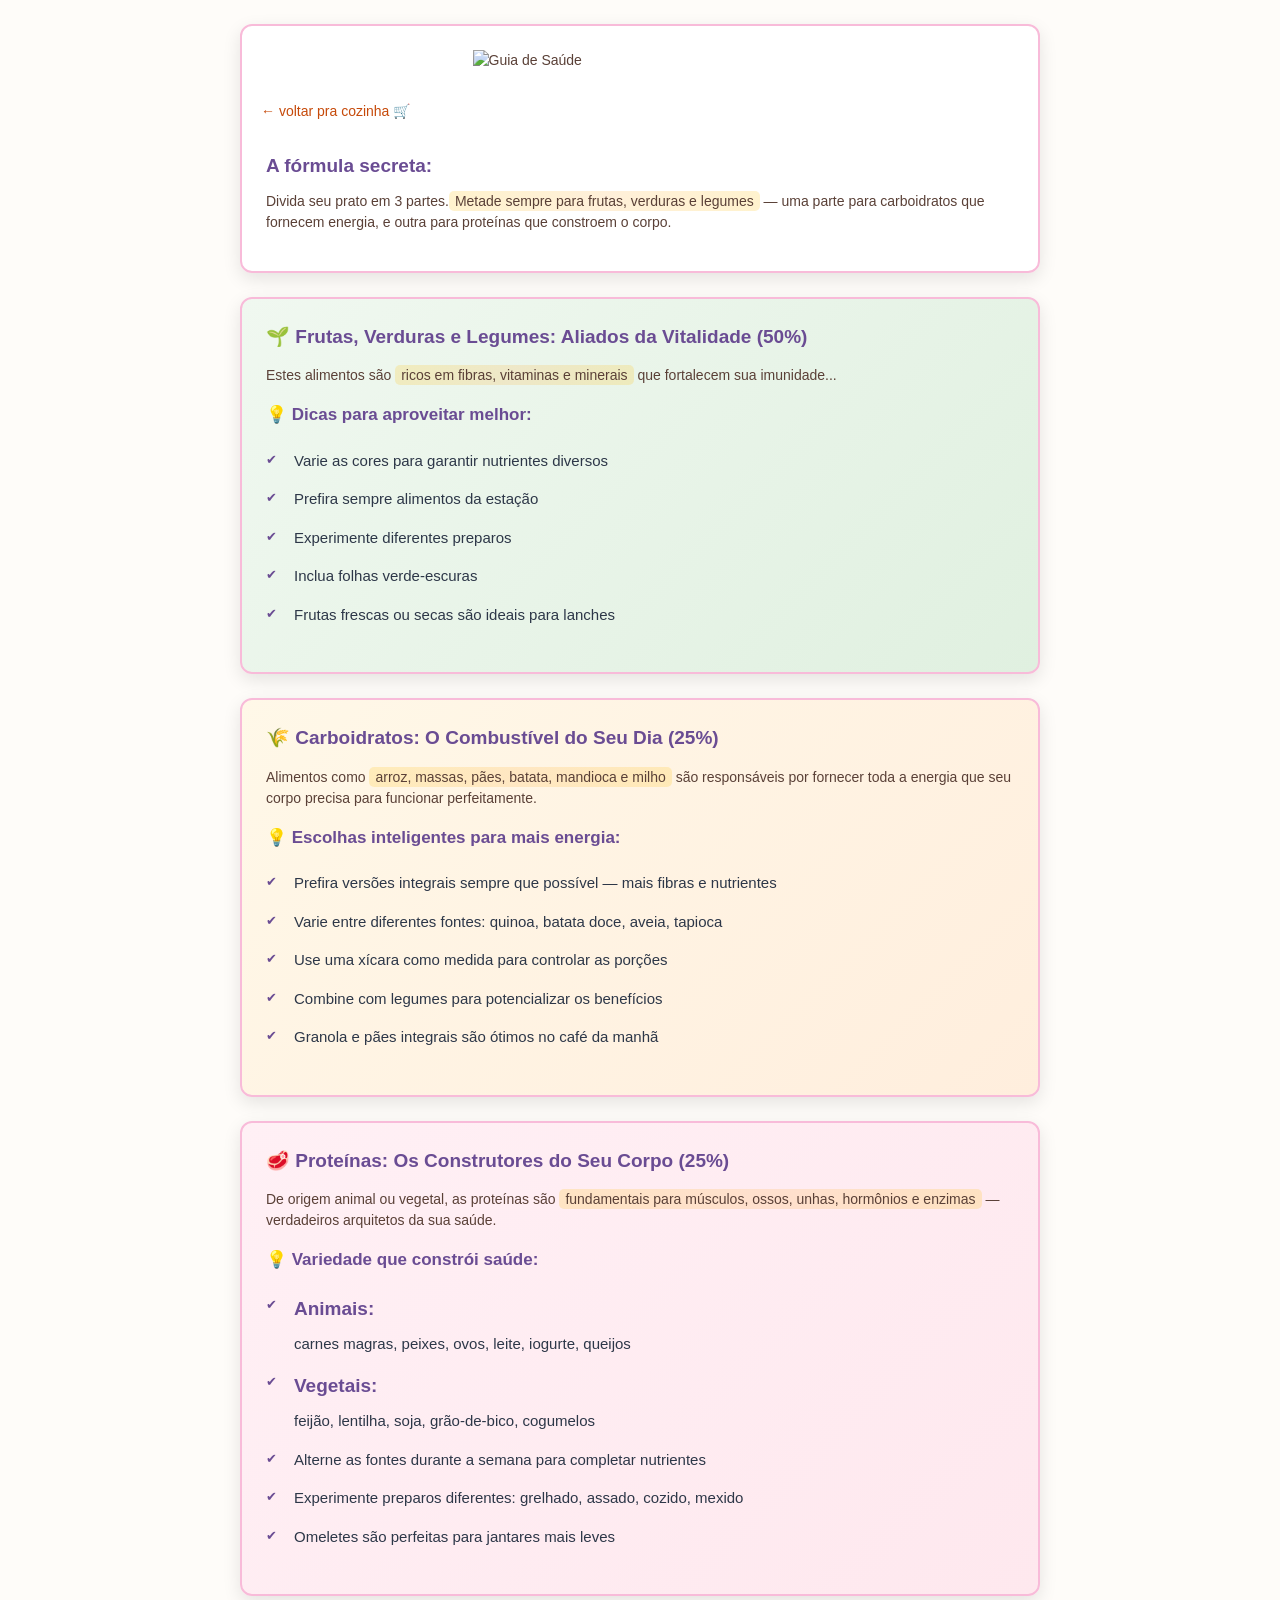
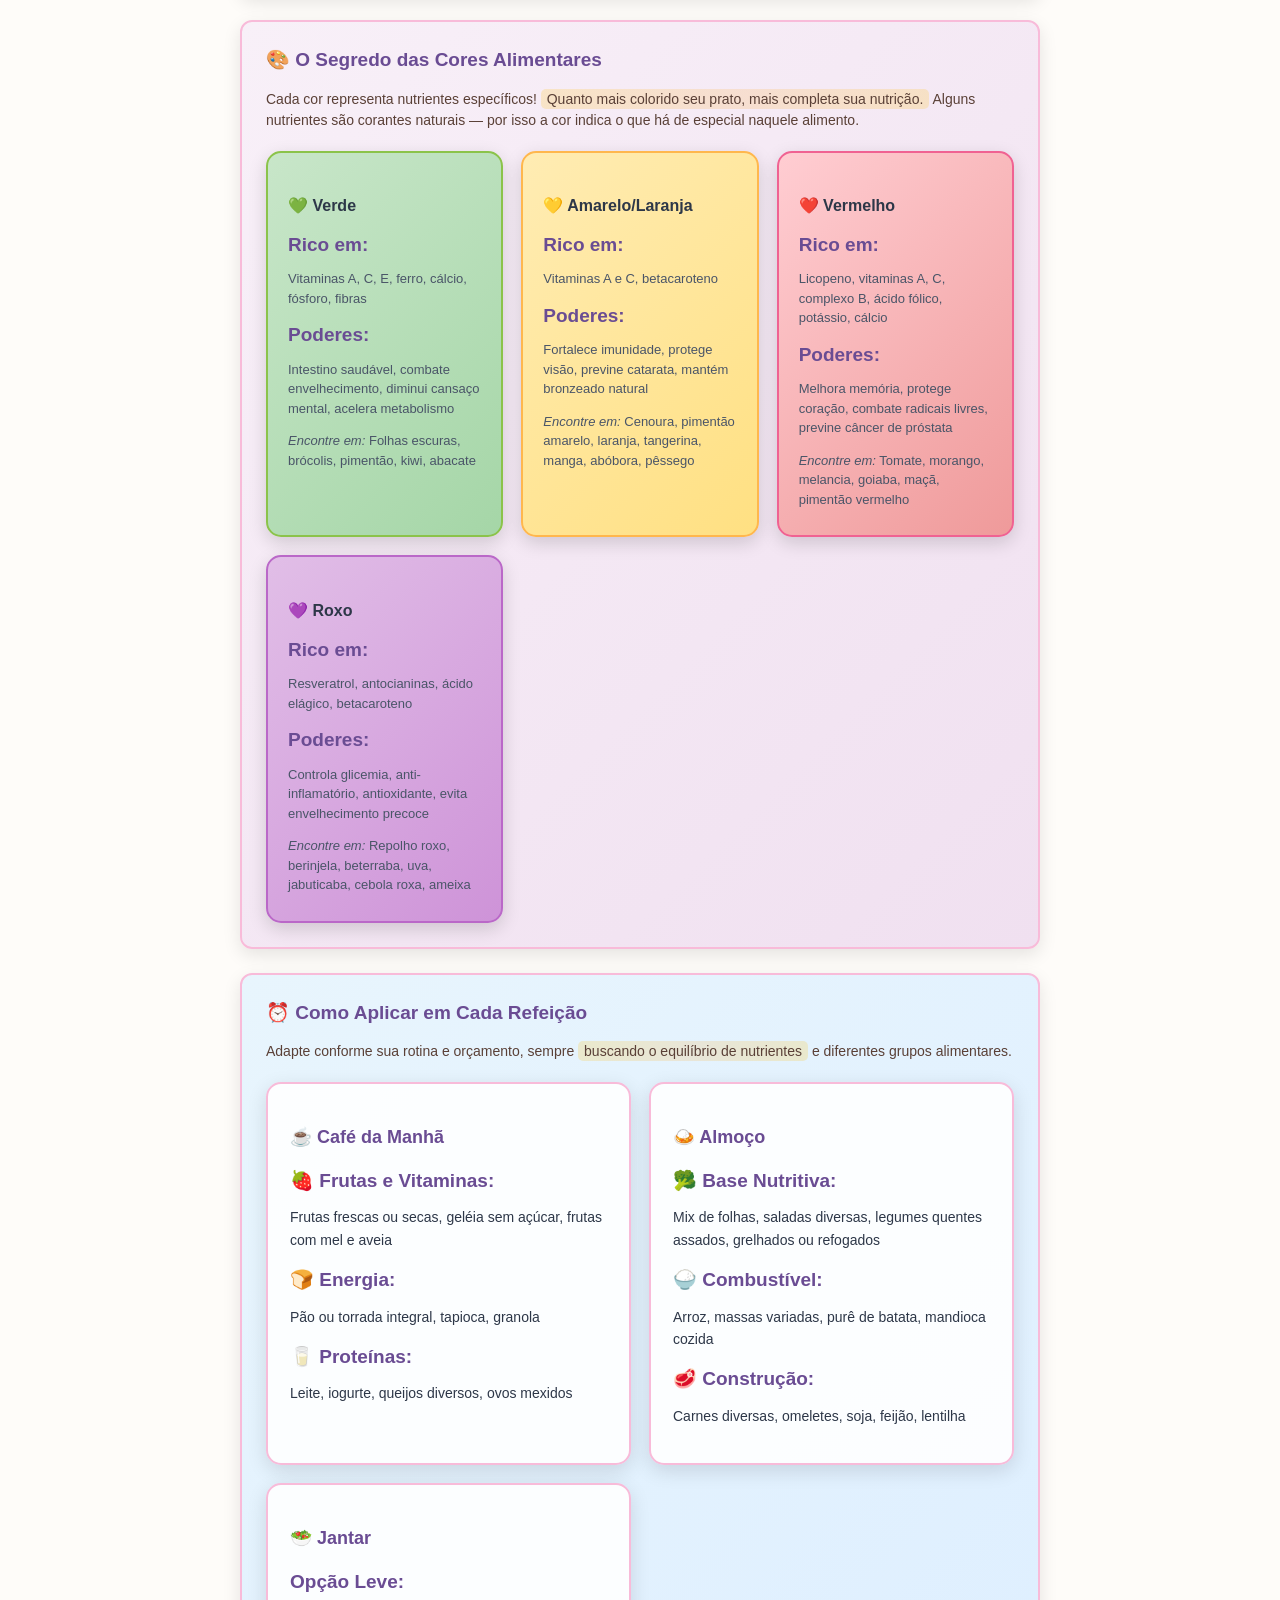
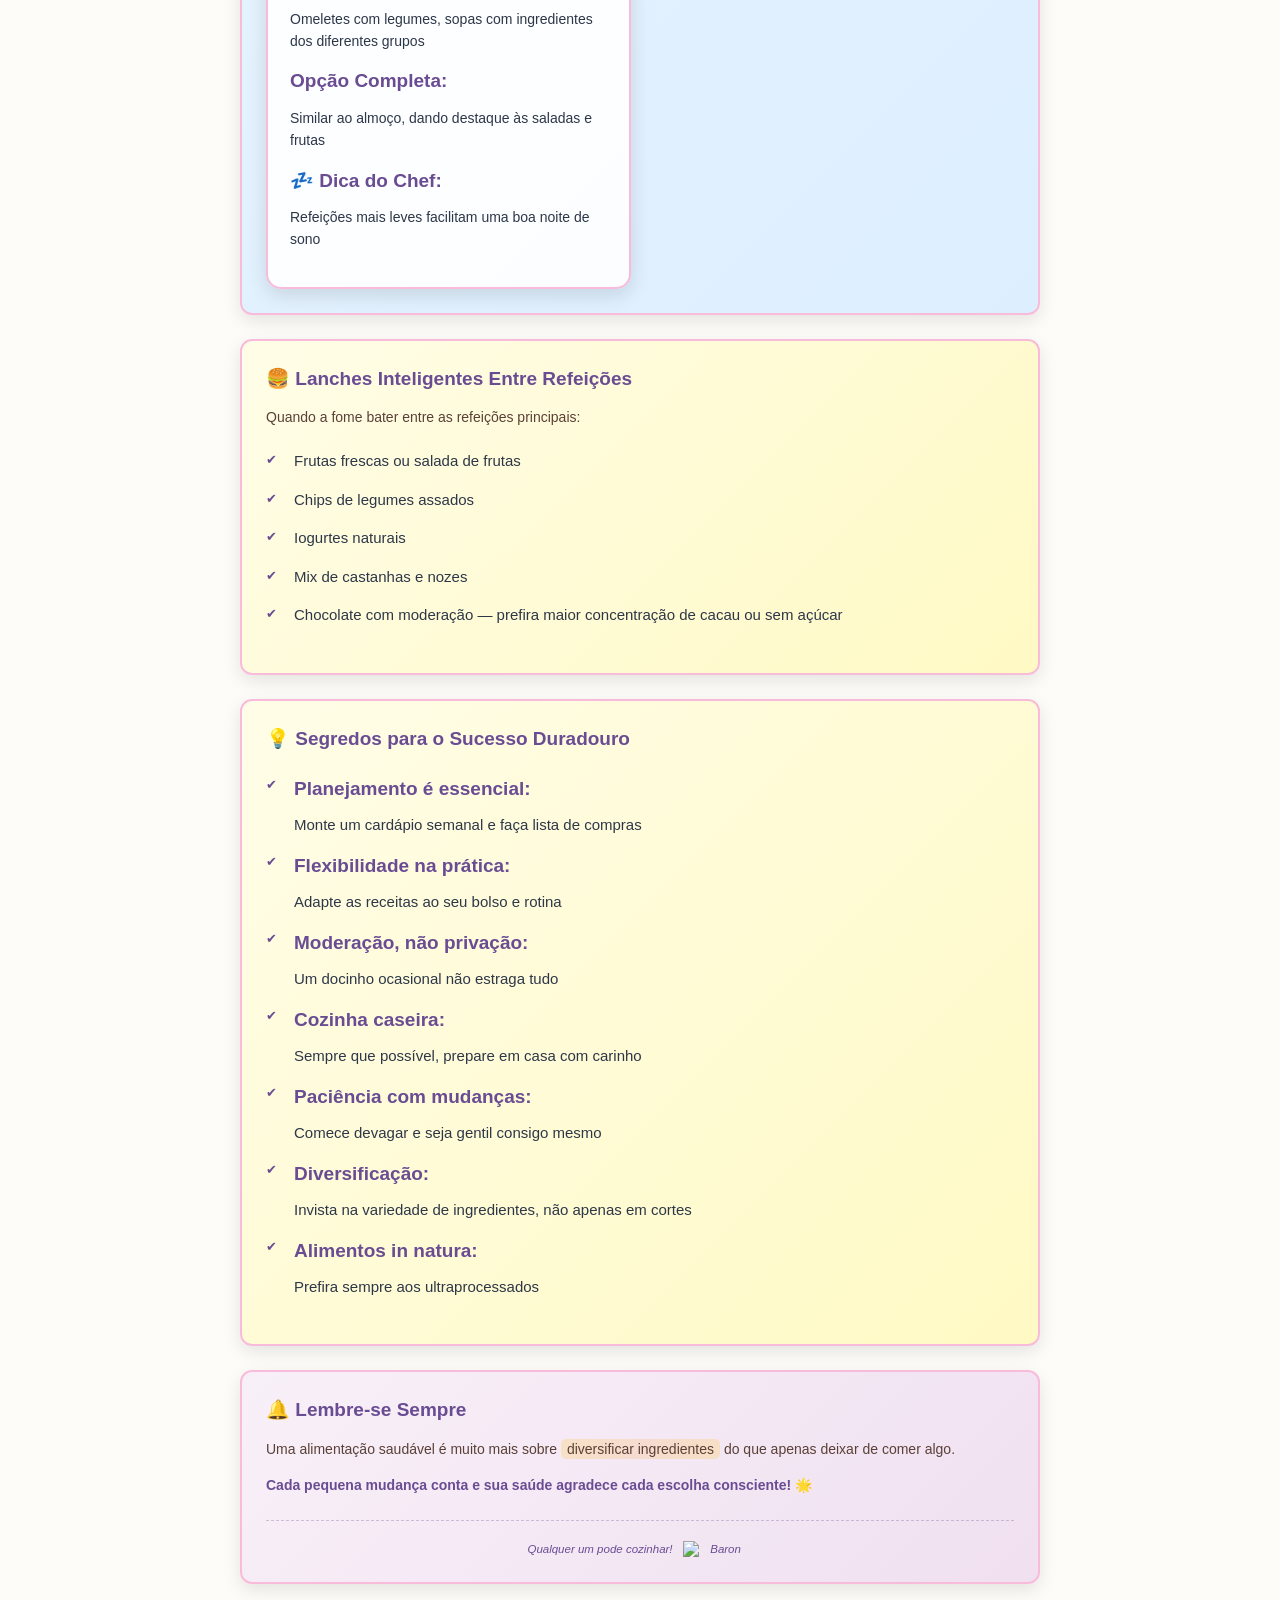
==== saude.html @ 563b4e42 "Update saude.html" ====
﻿<!DOCTYPE html>
<html lang="pt-BR">
<head>
<meta charset="UTF-8">
<meta name="viewport" content="width=device-width, initial-scale=1.0">
<meta name="description" content="Um guia completo e visual sobre como ter uma alimentação saudável e equilibrada, com dicas sobre vegetais, carboidratos, proteínas e cores dos alimentos.">
<meta name="author" content="José Augusto Baron">
<title>Sua alimentação saudável</title>
<link rel="icon" href="imagens/assbaron.png">
<style>
/* Reset */
html, body {
margin: 0;
padding: 0;
}

body {
background: #fefcf9;
font-family: -apple-system, BlinkMacSystemFont, 'Segoe UI', Roboto, sans-serif;
color: #5a4037;
line-height: 1.6;
text-align: left;
}

/* Container */
.container {
max-width: 800px;
margin: 0 auto;
padding: 0 16px;
}

/* Cabeçalho */
.header {
text-align: left;
margin-bottom: 30px;
}

.logotopo {
display: block;
margin: 2px 0 15px 0;
max-width: 200px;
height: auto;
filter: drop-shadow(0 2px 3px rgba(0,0,0,0.1));
}

.subtitle {
text-align: left;
color: #8d6e63;
font-family: 'Lato', sans-serif;
font-size: 16px;
margin-bottom: 25px;
font-weight: 300;
}

/* Tags de navegação */
.tags {
display: flex;
justify-content: flex-start;
flex-wrap: wrap;
gap: 10px;
margin-bottom: 24px;
width: 100%;
}

.tag {
background: #f3e5f5;
color: #6a4c93;
font-size: 13px;
font-weight: 500;
cursor: pointer;
padding: 6px 10px;
text-decoration: none;
transition: all 0.2s ease;
display: inline-block;
line-height: 1.2;
border-radius: 7px;
user-select: none;
border: 1px solid transparent;
}
.tag:hover {
background: #e1bee7;
color: #4a148c;
transform: translateY(-2px);
border-color: #ce93d8;
}

/* Caixa de conteúdo base */
.recipe-box {
background: rgba(255, 255, 255, 0.95);
border-radius: 12px;
padding: 24px;
margin: 24px 0;
border: 2px solid #f8bbd9;
box-shadow: 0 6px 18px rgba(0,0,0,0.1);
font-size: 14px;
line-height: 1.5;
color: #5a4037;
text-align: left;
transition: all 0.3s ease;
}
.recipe-box:hover {
transform: translateY(-3px);
box-shadow: 0 8px 22px rgba(0,0,0,0.12);
}

/* Títulos internos */
.recipe-box strong {
font-size: 17px;
font-weight: 600;
display: block;
margin: 16px 0 10px;
color: #6a4c93;
}
.recipe-box strong:first-child {
font-size: 19px;
margin-top: 0;
}

/* Diagrama do prato */
.prato-container {
text-align: center;
margin: 25px 0;
background: linear-gradient(145deg, #fff5f8, #f0f4ff);
border-radius: 20px;
padding: 25px;
box-shadow: 0 8px 25px rgba(0,0,0,0.12);
}
.prato-visual {
width: 280px;
height: 280px;
border-radius: 50%;
border: 6px solid #4CAF50;
margin: 0 auto 20px;
position: relative;
overflow: hidden;
box-shadow: 0 12px 24px rgba(0,0,0,0.18);
}
.fatia {
position: absolute;
font-weight: 600;
color: white;
display: flex;
align-items: center;
justify-content: center;
text-align: center;
font-size: 13px;
text-shadow: 1px 1px 3px rgba(0,0,0,0.6);
}
.fatia-vegetais {
background: linear-gradient(135deg, #66BB6A, #2E7D32);
width: 50%;
height: 100%;
left: 0;
top: 0;
border-radius: 140px 0 0 140px;
}
.fatia-carboidratos {
background: linear-gradient(135deg, #FFA726, #F57C00);
width: 50%;
height: 50%;
right: 0;
top: 0;
border-radius: 0 140px 0 0;
}
.fatia-proteinas {
background: linear-gradient(135deg, #EC407A, #C2185B);
width: 50%;
height: 50%;
right: 0;
bottom: 0;
border-radius: 0 0 140px 0;
}
.formula-texto {
color: #5a4037;
font-size: 14px;
font-weight: 500;
margin-top: 15px;
text-align: left;
}

/* Seções temáticas */
.secao-vegetais {background: linear-gradient(135deg, #F0F8F0, #E0F0E0);}
.secao-carboidratos {background: linear-gradient(135deg, #FFF8E8, #FFEEDD);}
.secao-proteinas {background: linear-gradient(135deg, #FFF0F5, #FEE8EE);}
.secao-cores {background: linear-gradient(135deg, #F8F0F8, #F0E0F0);}
.secao-refeicoes {background: linear-gradient(135deg, #E8F5FD, #DDEEFF);}
.dicas-finais {background: linear-gradient(135deg, #FFFDE7, #FFF9C4);}

/* Lista de dicas */
.dicas-lista {
list-style: none;
padding: 0;
}
.dicas-lista li {
padding: 8px 0 8px 28px;
position: relative;
font-size: 15px;
color: #2d3748;
}
.dicas-lista li::before {
content: "✔";
color: #6a4c93;
font-size: 13px;
position: absolute;
left: 0;
top: 8px;
}

/* Grid de cores */
.cores-grid {
display: grid;
grid-template-columns: repeat(auto-fit, minmax(180px, 1fr));
gap: 18px;
margin-top: 20px;
}
.cor-card {
padding: 20px;
border-radius: 15px;
text-align: left;
box-shadow: 0 6px 18px rgba(0,0,0,0.15);
transition: transform 0.3s ease;
border: 2px solid transparent;
}
.cor-card:hover {
transform: translateY(-8px);
}
.cor-verde {background: linear-gradient(135deg, #C8E6C9, #A5D6A7);border-color: #8BC34A;}
.cor-amarela {background: linear-gradient(135deg, #FFECB3, #FFE082);border-color: #FFB74D;}
.cor-vermelha {background: linear-gradient(135deg, #FFCDD2, #EF9A9A);border-color: #F06292;}
.cor-roxa {background: linear-gradient(135deg, #E1BEE7, #CE93D8);border-color: #BA68C8;}
.cor-card h4 {
font-weight: 600;
color: #2d3748;
margin-bottom: 10px;
font-size: 16px;
}
.cor-card p {
font-size: 13px;
color: #4a5568;
line-height: 1.5;
margin-bottom: 6px;
}

/* Grid de refeições */
.refeicoes-grid {
display: grid;
grid-template-columns: repeat(auto-fit, minmax(240px, 1fr));
gap: 18px;
margin-top: 20px;
}
.refeicao-card {
padding: 22px;
border-radius: 15px;
background: rgba(255, 255, 255, 0.9);
box-shadow: 0 6px 20px rgba(0,0,0,0.12);
transition: transform 0.3s ease;
border: 2px solid #f8bbd9;
text-align: left;
}
.refeicao-card:hover {
transform: translateY(-6px);
box-shadow: 0 10px 30px rgba(0,0,0,0.18);
}
.refeicao-card h3 {
color: #6a4c93;
font-size: 18px;
margin-bottom: 15px;
font-weight: 600;
}
.refeicao-conteudo {
font-size: 14px;
color: #2d3748;
line-height: 1.6;
}

/* Destaques */
.destaque {
background: linear-gradient(120deg, rgba(255,193,7,0.2) 0%, rgba(255,152,0,0.15) 50%, rgba(255,193,7,0.2) 100%);
padding: 2px 6px;
border-radius: 5px;
font-weight: 500;
}

/* Rodapé/assinatura */
.bom-apetite {
text-align: center;
font-style: italic;
color: #6a4c93;
margin-top: 24px;
padding-top: 20px;
border-top: 1px dashed rgba(106, 76, 147, 0.3);
display: flex;
align-items: center;
justify-content: center;
gap: 10px;
font-size: 11.5px !important;
font-weight: 500;
}

/* Link voltar */
a[href*="index.html#app-content"] {
font-size: 14px;
color: #c64a0a;
font-weight: 500;
text-decoration: none;
display: block;
margin: 30px 0 30px -5px;
transition: color 0.2s ease, transform 0.2s ease;
}

a[href*="index.html#app-content"]:hover {
color: #2e0854;
transform: translateX(-3px);
}

/* Responsividade */
@media (max-width: 768px) {
.container {padding: 20px 12px;}
.recipe-box {padding: 20px;}
.prato-visual {width: 240px; height: 240px;}
}
@media (max-width: 480px) {
.prato-visual {width: 200px; height: 200px;}
.refeicoes-grid, .cores-grid {grid-template-columns: 1fr;}
}

#remyTela {
display: none;
position: fixed;
z-index: 9999;
top: 0;
left: 0;
width: 100vw;
height: 100vh;
background: black;
justify-content: center;
align-items: center;
}

#remyTela img {
width: 100%;
height: 100%;
object-fit: cover; /* cobre a tela toda */
cursor: pointer;   /* mostra que dá pra fechar */
}
</style>
</head>
<body>

<div class="container">
<div class="recipe-box">
<img src="imagens/saude.png" alt="Guia de Saúde" style="display:block;max-width:335px;height:auto;margin:0 auto 15px;">
<a href="index.html#app-content">← voltar pra cozinha 🛒</a>
<div <p class="formula-texto"><strong>A fórmula secreta:</strong> Divida seu prato em 3 partes.<span class="destaque">Metade sempre para frutas, verduras e legumes</span> — uma parte para carboidratos que fornecem energia, e outra para proteínas que constroem o corpo.</p>
</div>
</div>

<!-- Seções -->
<div class="recipe-box secao-vegetais">
<strong>🌱 Frutas, Verduras e Legumes: Aliados da Vitalidade (50%)</strong>
<p>Estes alimentos são <span class="destaque">ricos em fibras, vitaminas e minerais</span> que fortalecem sua imunidade...</p>
<strong>💡 Dicas para aproveitar melhor:</strong>
<ul class="dicas-lista">
<li>Varie as cores para garantir nutrientes diversos</li>
<li>Prefira sempre alimentos da estação</li>
<li>Experimente diferentes preparos</li>
<li>Inclua folhas verde-escuras</li>
<li>Frutas frescas ou secas são ideais para lanches</li>
</ul>
</div>

<div class="recipe-box secao-carboidratos">
<strong>🌾 Carboidratos: O Combustível do Seu Dia (25%)</strong>

<p>Alimentos como <span class="destaque">arroz, massas, pães, batata, mandioca e milho</span> são responsáveis por fornecer toda a energia que seu corpo precisa para funcionar perfeitamente.</p>

<strong>💡 Escolhas inteligentes para mais energia:</strong>
<ul class="dicas-lista">
<li>Prefira versões integrais sempre que possível — mais fibras e nutrientes</li>
<li>Varie entre diferentes fontes: quinoa, batata doce, aveia, tapioca</li>
<li>Use uma xícara como medida para controlar as porções</li>
<li>Combine com legumes para potencializar os benefícios</li>
<li>Granola e pães integrais são ótimos no café da manhã</li>
</ul>
</div>

<div class="recipe-box secao-proteinas">
<strong>🥩 Proteínas: Os Construtores do Seu Corpo (25%)</strong>

<p>De origem animal ou vegetal, as proteínas são <span class="destaque">fundamentais para músculos, ossos, unhas, hormônios e enzimas</span> — verdadeiros arquitetos da sua saúde.</p>

<strong>💡 Variedade que constrói saúde:</strong>
<ul class="dicas-lista">
<li><strong>Animais:</strong> carnes magras, peixes, ovos, leite, iogurte, queijos</li>
<li><strong>Vegetais:</strong> feijão, lentilha, soja, grão-de-bico, cogumelos</li>
<li>Alterne as fontes durante a semana para completar nutrientes</li>
<li>Experimente preparos diferentes: grelhado, assado, cozido, mexido</li>
<li>Omeletes são perfeitas para jantares mais leves</li>
</ul>
</div>

<div class="recipe-box secao-cores">
<strong>🎨 O Segredo das Cores Alimentares</strong>
<p>Cada cor representa nutrientes específicos! <span class="destaque">Quanto mais colorido seu prato, mais completa sua nutrição.</span> Alguns nutrientes são corantes naturais — por isso a cor indica o que há de especial naquele alimento.</p>

<div class="cores-grid">
<div class="cor-card cor-verde">
<h4>💚 Verde</h4>
<p><strong>Rico em:</strong> Vitaminas A, C, E, ferro, cálcio, fósforo, fibras</p>
<p><strong>Poderes:</strong> Intestino saudável, combate envelhecimento, diminui cansaço mental, acelera metabolismo</p>
<p><em>Encontre em:</em> Folhas escuras, brócolis, pimentão, kiwi, abacate</p>
</div>

<div class="cor-card cor-amarela">
<h4>💛 Amarelo/Laranja</h4>
<p><strong>Rico em:</strong> Vitaminas A e C, betacaroteno</p>
<p><strong>Poderes:</strong> Fortalece imunidade, protege visão, previne catarata, mantém bronzeado natural</p>
<p><em>Encontre em:</em> Cenoura, pimentão amarelo, laranja, tangerina, manga, abóbora, pêssego</p>
</div>

<div class="cor-card cor-vermelha">
<h4>❤️ Vermelho</h4>
<p><strong>Rico em:</strong> Licopeno, vitaminas A, C, complexo B, ácido fólico, potássio, cálcio</p>
<p><strong>Poderes:</strong> Melhora memória, protege coração, combate radicais livres, previne câncer de próstata</p>
<p><em>Encontre em:</em> Tomate, morango, melancia, goiaba, maçã, pimentão vermelho</p>
</div>

<div class="cor-card cor-roxa">
<h4>💜 Roxo</h4>
<p><strong>Rico em:</strong> Resveratrol, antocianinas, ácido elágico, betacaroteno</p>
<p><strong>Poderes:</strong> Controla glicemia, anti-inflamatório, antioxidante, evita envelhecimento precoce</p>
<p><em>Encontre em:</em> Repolho roxo, berinjela, beterraba, uva, jabuticaba, cebola roxa, ameixa</p>
</div>
</div>
</div>

<div class="recipe-box secao-refeicoes">
<strong>⏰ Como Aplicar em Cada Refeição</strong>
<p>Adapte conforme sua rotina e orçamento, sempre <span class="destaque">buscando o equilíbrio de nutrientes</span> e diferentes grupos alimentares.</p>

<div class="refeicoes-grid">
<div class="refeicao-card">
<h3>☕ Café da Manhã</h3>
<div class="refeicao-conteudo">
<p><strong>🍓 Frutas e Vitaminas:</strong> Frutas frescas ou secas, geléia sem açúcar, frutas com mel e aveia</p>
<p><strong>🍞 Energia:</strong> Pão ou torrada integral, tapioca, granola</p>
<p><strong>🥛 Proteínas:</strong> Leite, iogurte, queijos diversos, ovos mexidos</p>
</div>
</div>

<div class="refeicao-card">
<h3>🍛 Almoço</h3>
<div class="refeicao-conteudo">
<p><strong>🥦 Base Nutritiva:</strong> Mix de folhas, saladas diversas, legumes quentes assados, grelhados ou refogados</p>
<p><strong>🍚 Combustível:</strong> Arroz, massas variadas, purê de batata, mandioca cozida</p>
<p><strong>🥩 Construção:</strong> Carnes diversas, omeletes, soja, feijão, lentilha</p>
</div>
</div>

<div class="refeicao-card">
<h3>🥗 Jantar</h3>
<div class="refeicao-conteudo">
<p><strong>Opção Leve:</strong> Omeletes com legumes, sopas com ingredientes dos diferentes grupos</p>
<p><strong>Opção Completa:</strong> Similar ao almoço, dando destaque às saladas e frutas</p>
<p><strong>💤 Dica do Chef:</strong> Refeições mais leves facilitam uma boa noite de sono</p>
</div>
</div>
</div>
</div>

<div class="recipe-box dicas-finais">
<strong>🍔 Lanches Inteligentes Entre Refeições</strong>
<p>Quando a fome bater entre as refeições principais:</p>
<ul class="dicas-lista">
<li>Frutas frescas ou salada de frutas</li>
<li>Chips de legumes assados</li>
<li>Iogurtes naturais</li>
<li>Mix de castanhas e nozes</li>
<li>Chocolate com moderação — prefira maior concentração de cacau ou sem açúcar</li>
</ul>
</div>

<div class="recipe-box dicas-finais">
<strong>💡 Segredos para o Sucesso Duradouro</strong>
<ul class="dicas-lista">
<li><strong>Planejamento é essencial:</strong> Monte um cardápio semanal e faça lista de compras</li>
<li><strong>Flexibilidade na prática:</strong> Adapte as receitas ao seu bolso e rotina</li>
<li><strong>Moderação, não privação:</strong> Um docinho ocasional não estraga tudo</li>
<li><strong>Cozinha caseira:</strong> Sempre que possível, prepare em casa com carinho</li>
<li><strong>Paciência com mudanças:</strong> Comece devagar e seja gentil consigo mesmo</li>
<li><strong>Diversificação:</strong> Invista na variedade de ingredientes, não apenas em cortes</li>
<li><strong>Alimentos in natura:</strong> Prefira sempre aos ultraprocessados</li>
</ul>
</div>

<div class="recipe-box" style="background:linear-gradient(135deg,#F8F0F8,#F0E0F0);">
<strong>🔔 Lembre-se Sempre</strong>
<p>Uma alimentação saudável é muito mais sobre <span class="destaque">diversificar ingredientes</span> do que apenas deixar de comer algo.</p>
<p style="font-weight:600;color:#6a4c93;margin-top:15px;">Cada pequena mudança conta e sua saúde agradece cada escolha consciente! 🌟</p>

<div class="bom-apetite">
<span onclick="abrirRemy('imagens/remy.jpg')" style="cursor:pointer;">
Qualquer um pode cozinhar!
</span>
<img src="imagens/assbaron.png" alt="Baron" style="width:70px;height:auto;">
</div>
</div>

<!-- Tela Remy -->
<div id="remyTela">
<img id="remyImagem" src="">
</div>


<script>
function abrirRemy(src) {
const tela = document.getElementById("remyTela");
const img = document.getElementById("remyImagem");
img.src = src;
tela.style.display = "flex";

// fechar se clicar na imagem
img.onclick = () => fecharRemy();

// fechar se clicar no fundo preto
tela.onclick = (evento) => {
if (evento.target === tela) {
fecharRemy();
}
};
}

function fecharRemy() {
document.getElementById("remyTela").style.display = "none";
}

// Marca no sessionStorage que o usuário já viu o conteúdo
sessionStorage.setItem('splash_visto', 'true');
</script>
</body>
</html>
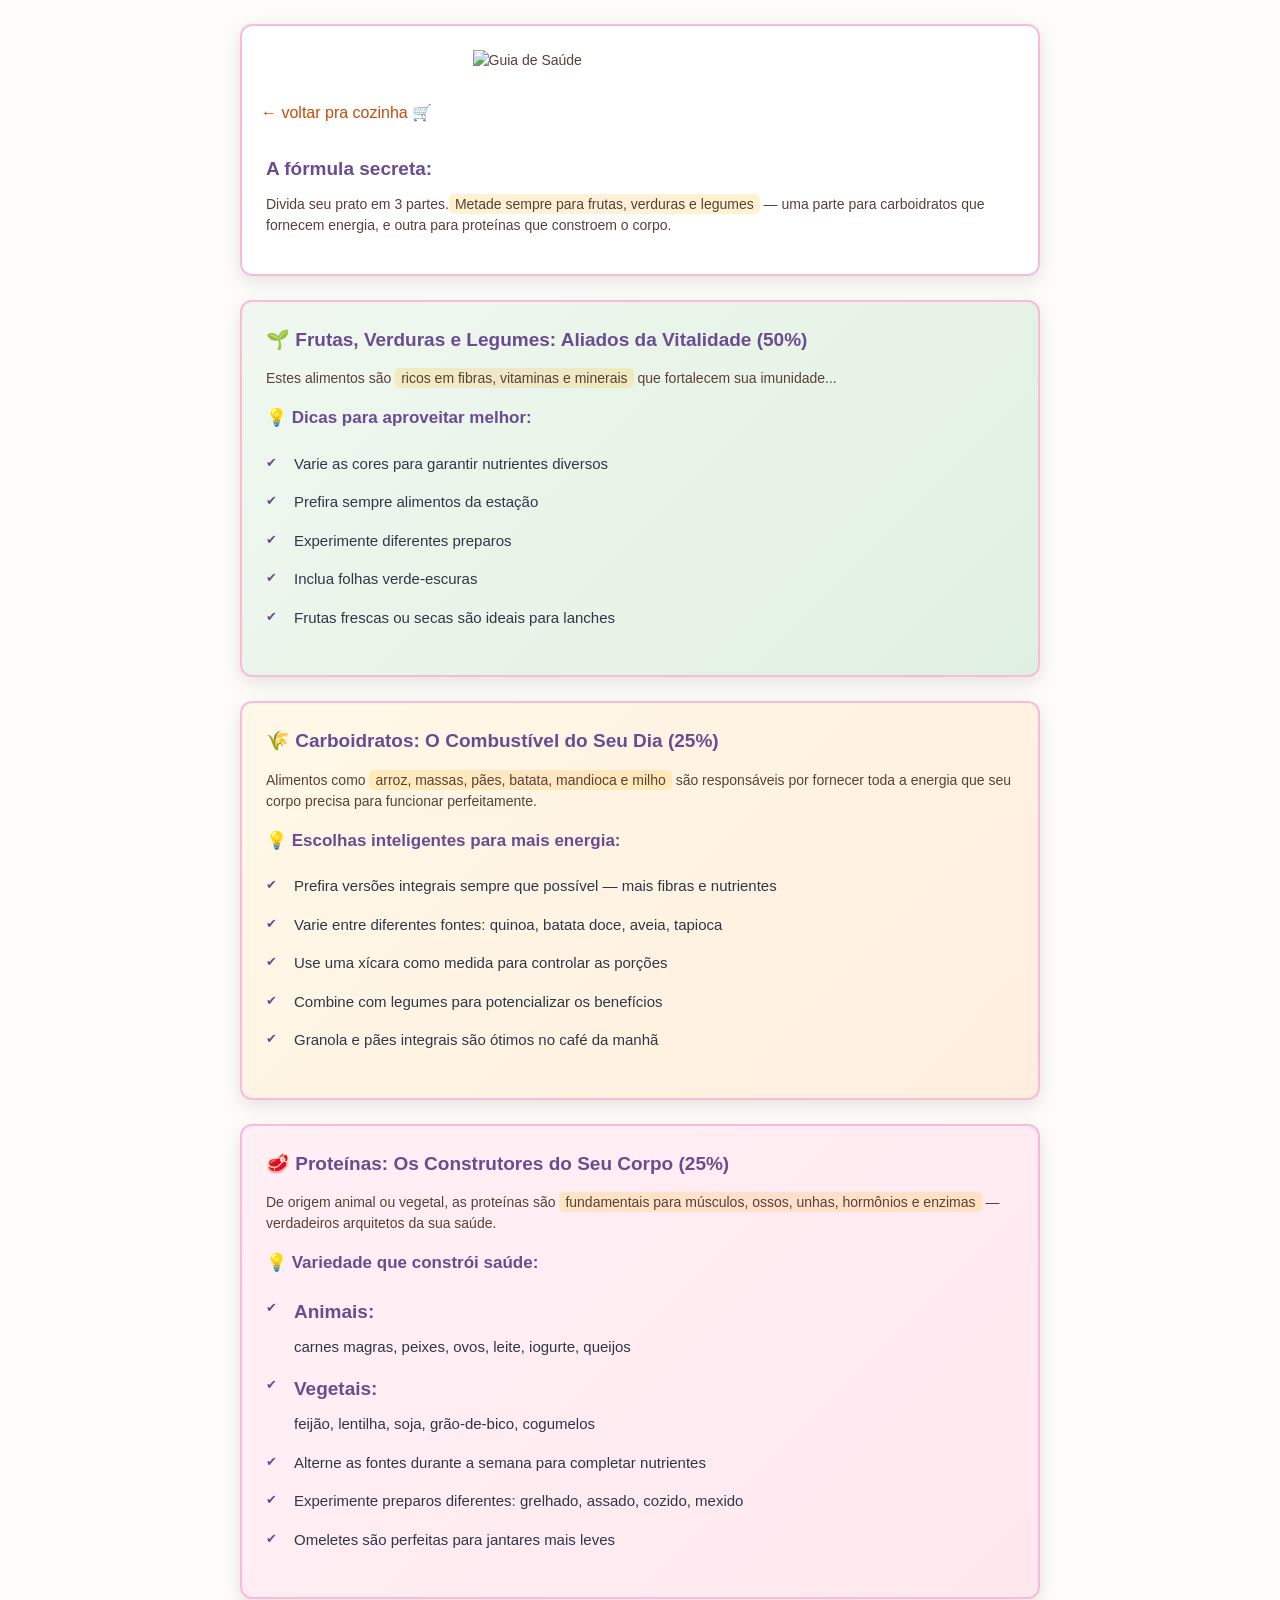
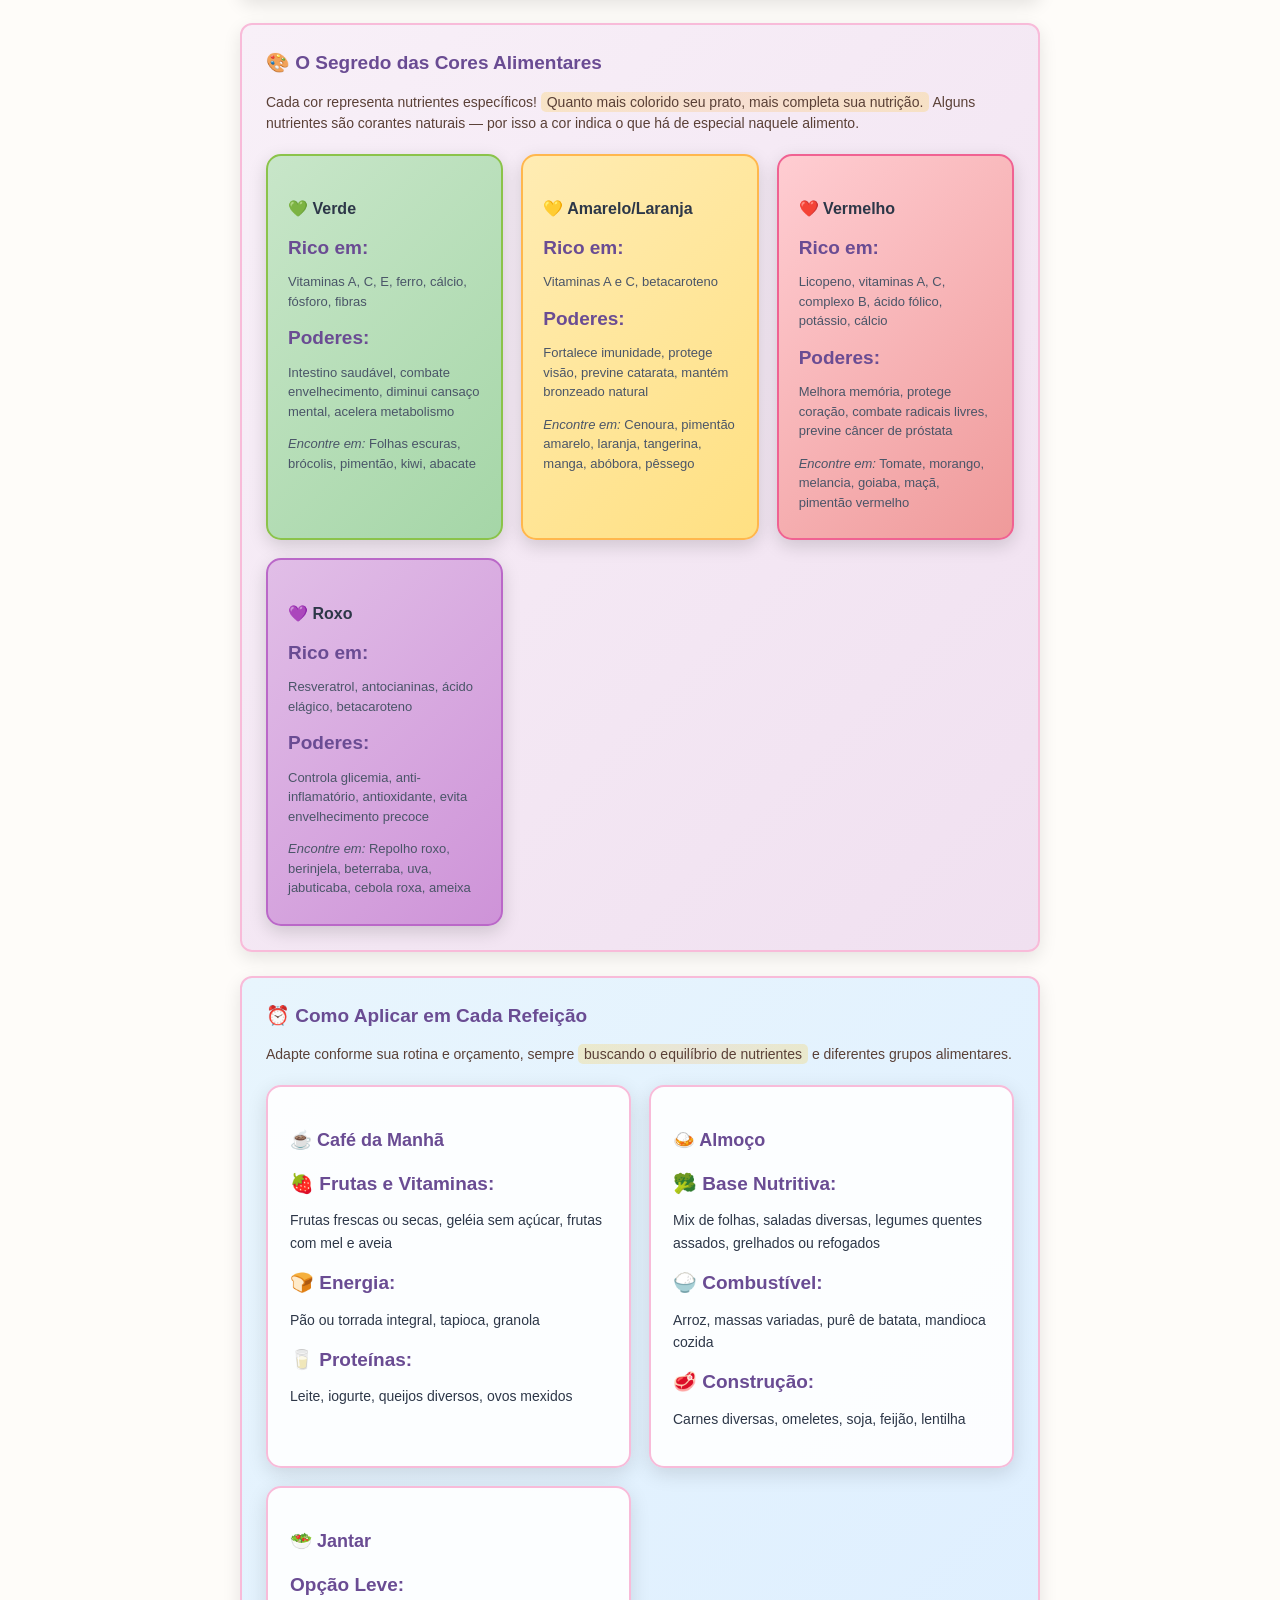
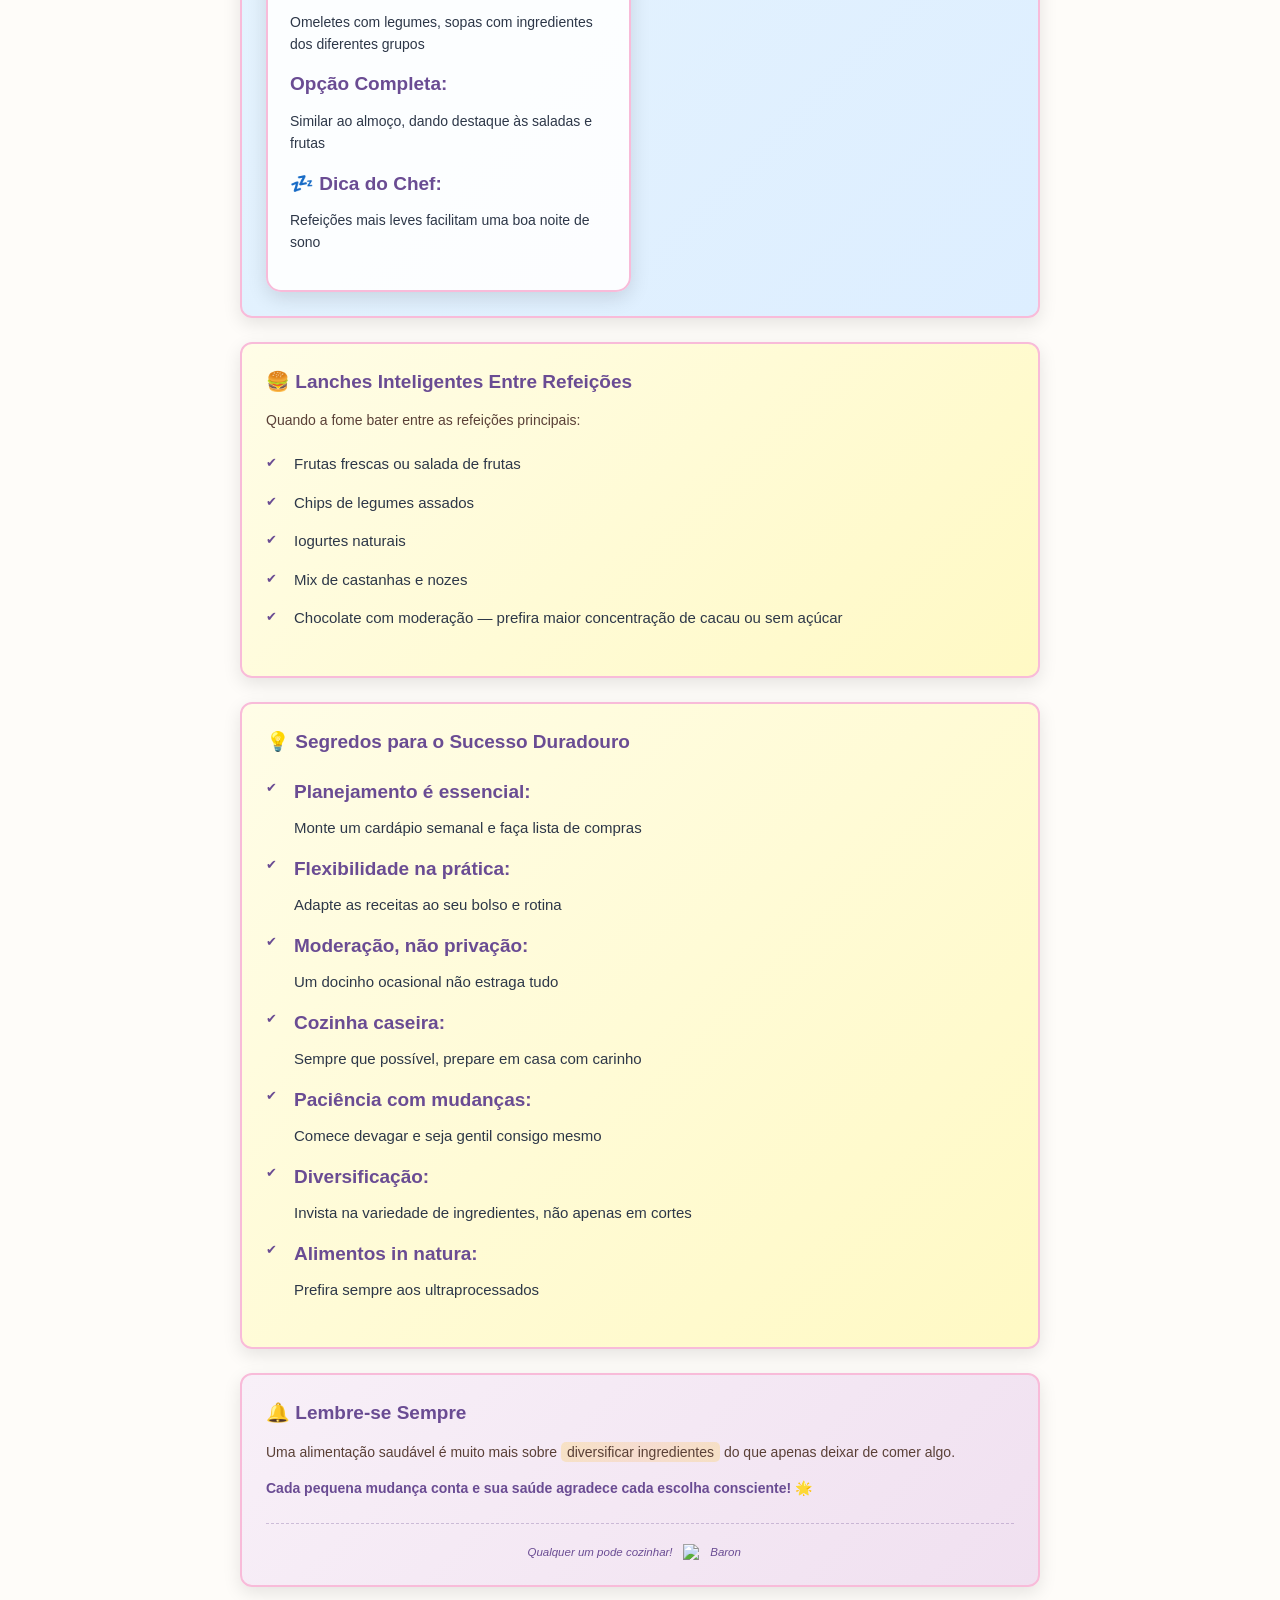
==== commit dc2e4a04: "Update saude.html" ====
--- a/saude.html
+++ b/saude.html
@@ -299,7 +299,7 @@
 
 /* Link voltar */
 a[href*="index.html#app-content"] {
-font-size: 14px;
+font-size: 16px;
 color: #c64a0a;
 font-weight: 500;
 text-decoration: none;
